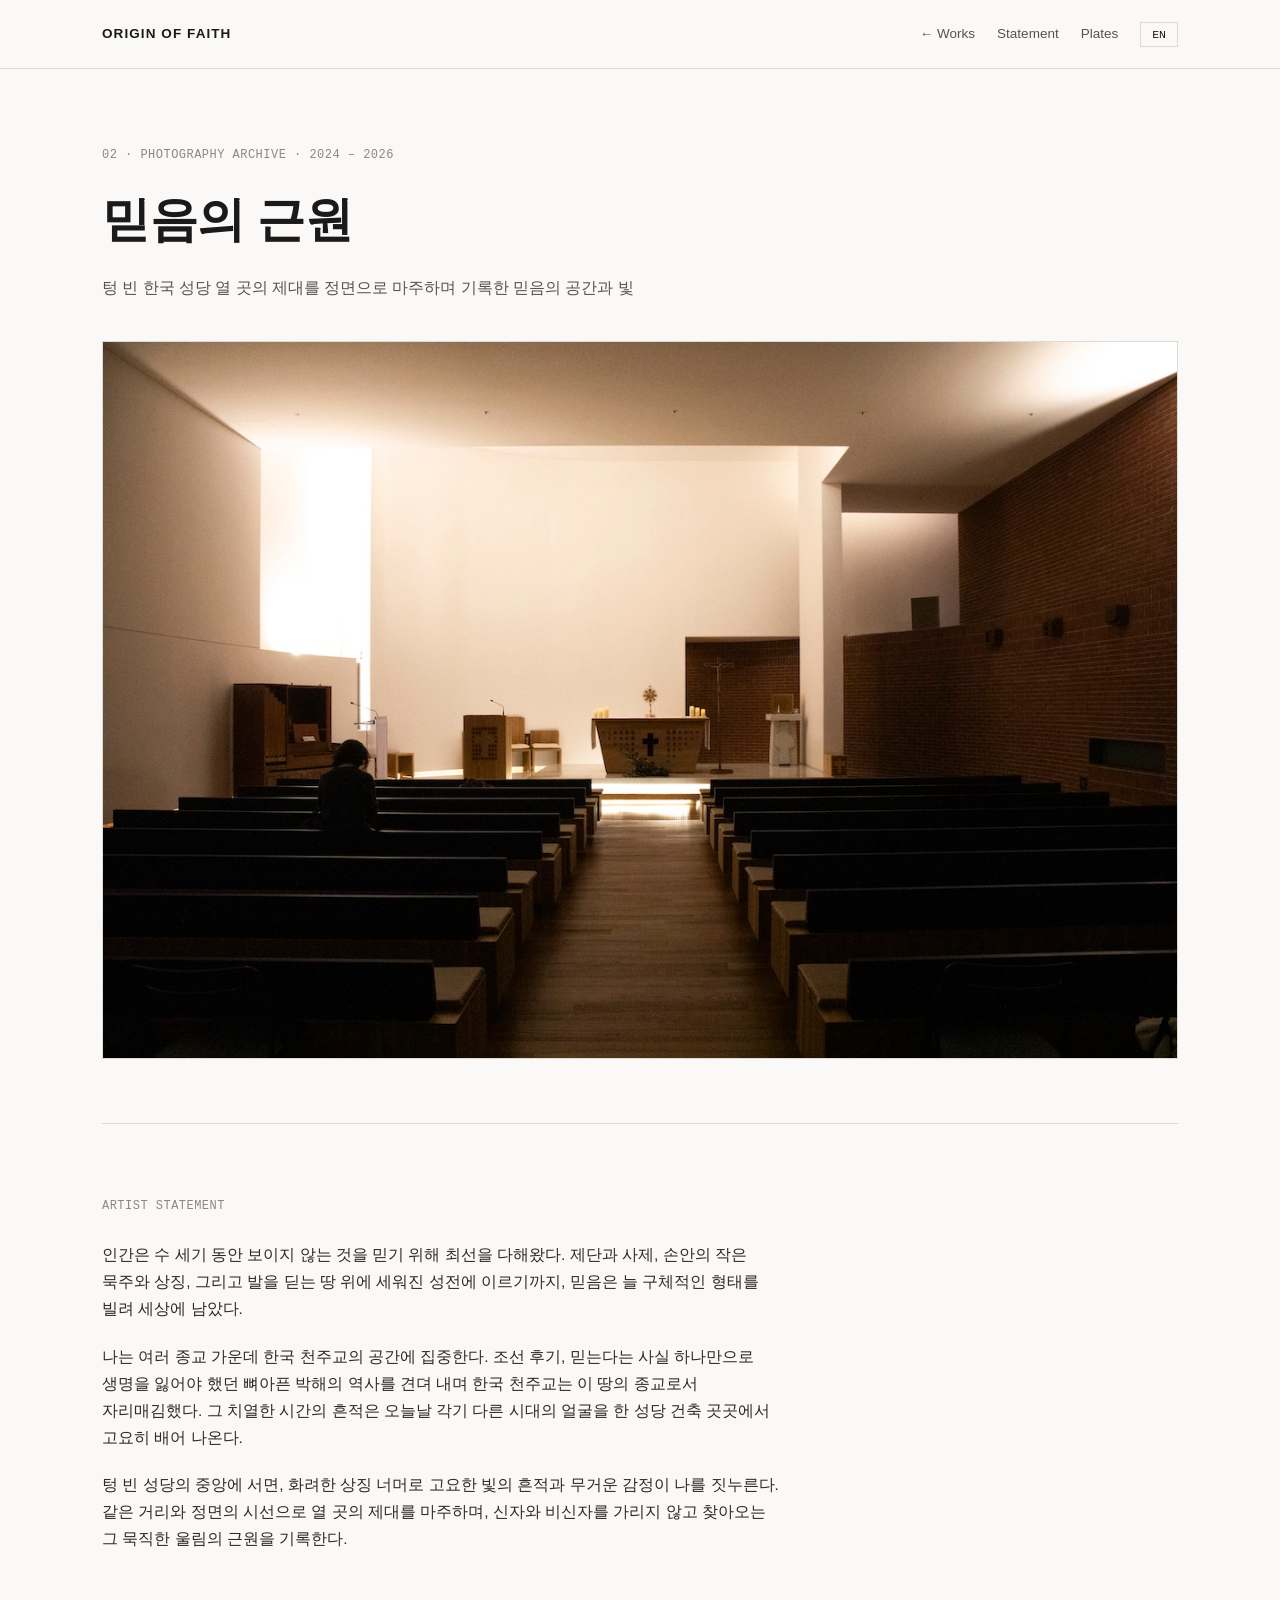
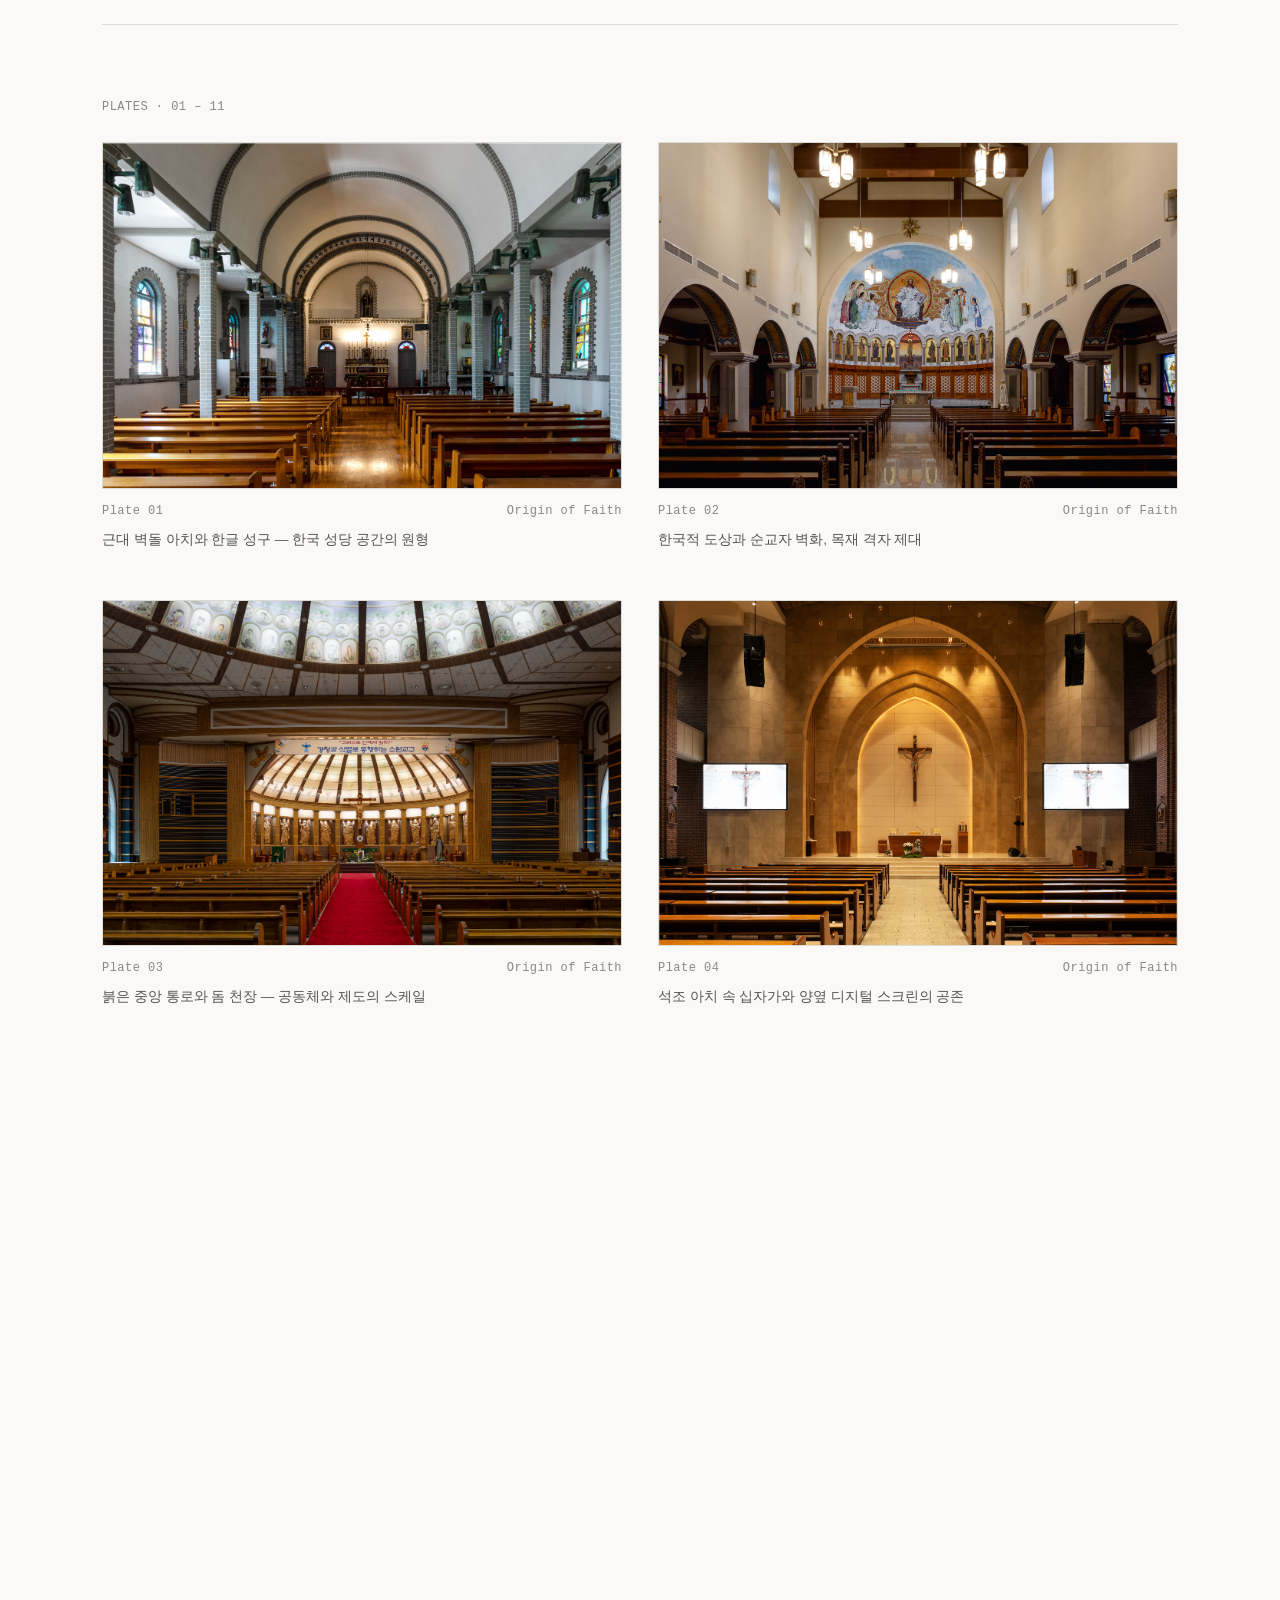
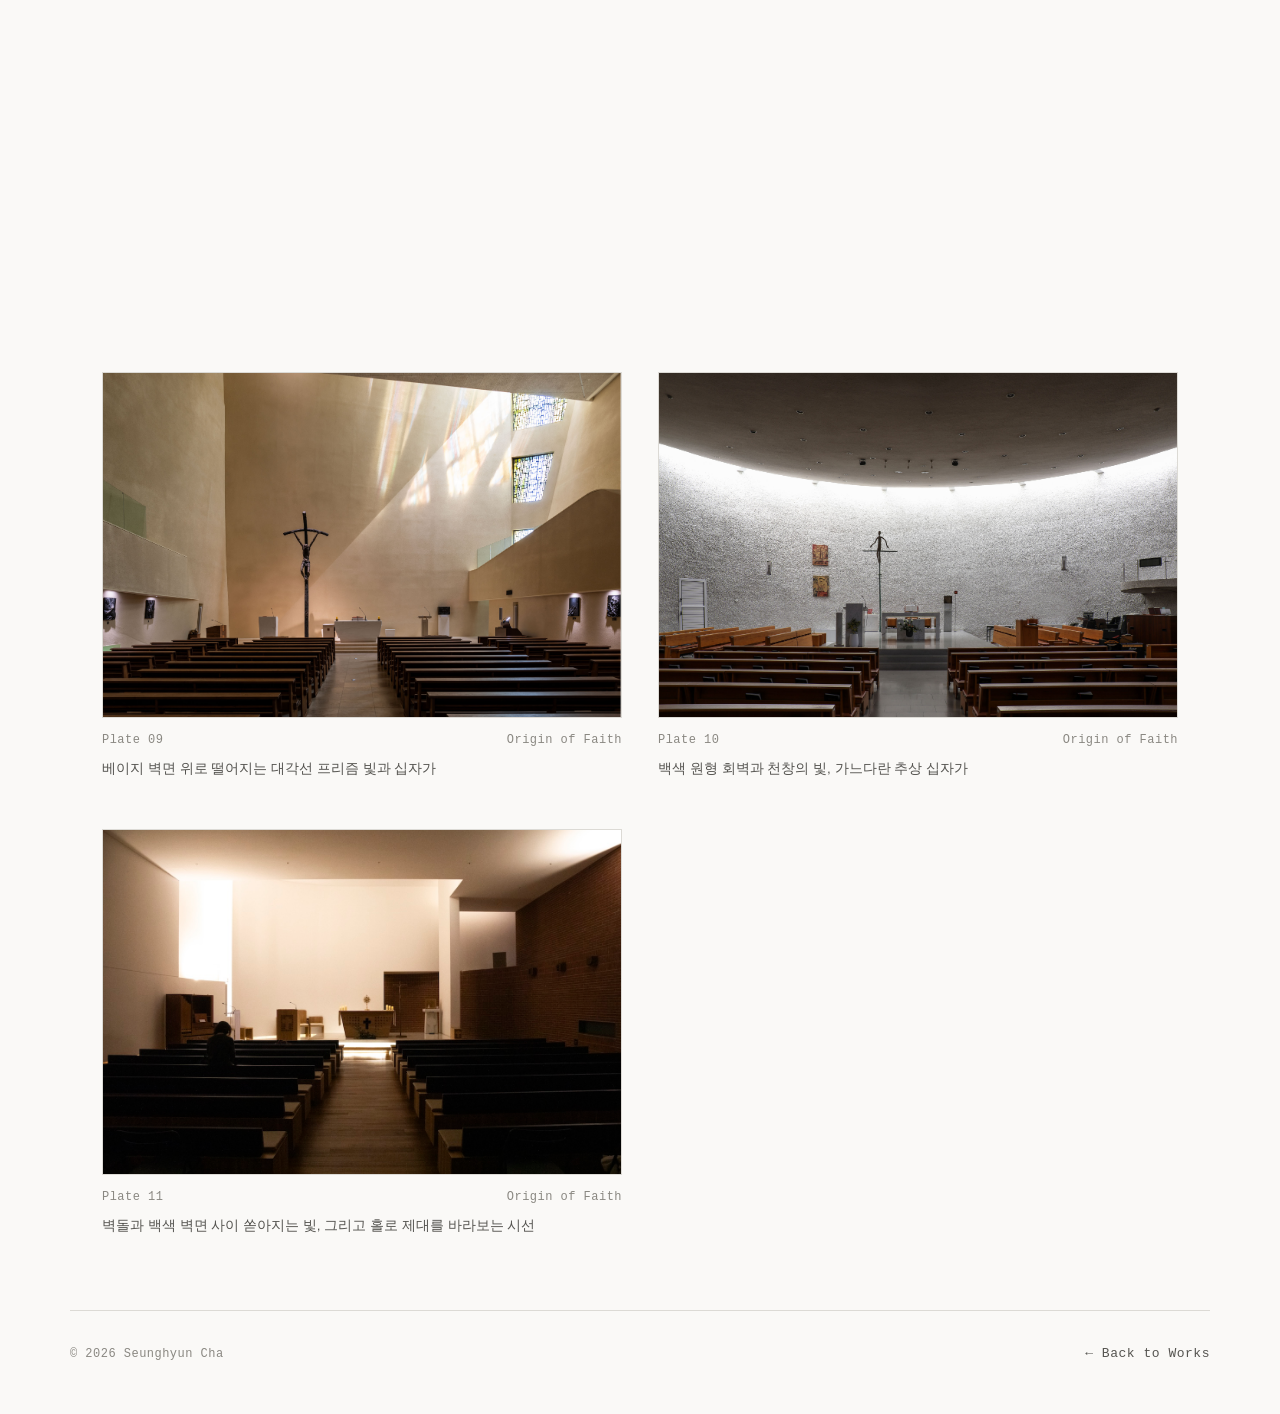
==== origin-of-faith/index.html @ babd4294 "Add new project" ====
<!DOCTYPE html>
<html lang="ko">
<head>
  <meta charset="UTF-8" />
  <meta name="viewport" content="width=device-width, initial-scale=1.0" />
  <title>믿음의 근원 · Origin of Faith — Seunghyun Cha</title>
  <style>
    :root {
      --bg: #faf9f7;
      --surface: #f1efe9;
      --ink: #1a1a1a;
      --ink-mid: #555450;
      --ink-soft: #8a8882;
      --line: #dcdad5;
    }

    * { box-sizing: border-box; margin: 0; padding: 0; }
    html { scroll-behavior: smooth; }
    body {
      background: var(--bg);
      color: var(--ink);
      font-family: -apple-system, BlinkMacSystemFont, "Apple SD Gothic Neo", "Pretendard", sans-serif;
      line-height: 1.75;
    }

    .scroll-progress {
      position: fixed;
      top: 0;
      left: 0;
      height: 2px;
      width: 0%;
      background: var(--ink);
      z-index: 60;
      transition: width 0.08s linear;
    }

    .wrap { max-width: 1140px; margin: 0 auto; padding: 0 32px; }
    .mono {
      font-family: ui-monospace, Menlo, monospace;
      font-size: 12px;
      letter-spacing: 0.04em;
      color: var(--ink-soft);
    }
    .border-top { border-top: 1px solid var(--line); }

    /* Header */
    .top-header {
      position: sticky;
      top: 0;
      z-index: 30;
      background: rgba(250, 249, 247, 0.92);
      backdrop-filter: blur(8px);
      border-bottom: 1px solid var(--line);
    }
    .header-row {
      height: 68px;
      display: flex;
      align-items: center;
      justify-content: space-between;
      gap: 16px;
    }
    .header-left { display: flex; align-items: center; gap: 20px; }
    .back-link {
      text-decoration: none;
      color: var(--ink-mid);
      font-size: 13px;
    }
    .back-link:hover { color: var(--ink); }
    .site-name {
      text-decoration: none;
      color: var(--ink);
      font-weight: 600;
      font-size: 13.5px;
      letter-spacing: 0.08em;
    }
    .top-nav { display: flex; align-items: center; gap: 22px; }
    .top-nav a {
      text-decoration: none;
      color: var(--ink-mid);
      font-size: 13.5px;
    }
    .top-nav a:hover { color: var(--ink); }
    .lang-btn {
      background: transparent;
      border: 1px solid var(--line);
      color: var(--ink);
      padding: 5px 11px;
      font-family: ui-monospace, Menlo, monospace;
      font-size: 11.5px;
      cursor: pointer;
      transition: background 0.2s ease, color 0.2s ease;
    }
    .lang-btn:hover { background: var(--ink); color: var(--bg); }

    /* Hero */
    .hero { padding: 76px 0 64px; }
    .hero h1 {
      font-size: clamp(32px, 4.5vw, 48px);
      font-weight: 600;
      margin-top: 12px;
      letter-spacing: -0.01em;
    }
    .hero-sub {
      margin-top: 12px;
      max-width: 600px;
      color: var(--ink-mid);
      font-size: 15.5px;
    }
    .hero-image {
      margin-top: 40px;
      border: 1px solid var(--line);
      background: var(--surface);
      overflow: hidden;
    }
    .hero-image img {
      width: 100%;
      display: block;
      aspect-ratio: 3 / 2;
      object-fit: cover;
    }

    /* Sections */
    .section { padding: 72px 0; }
    .section-eyebrow { margin-bottom: 24px; }

    /* Statement */
    .statement-body {
      max-width: 680px;
      display: flex;
      flex-direction: column;
      gap: 20px;
      font-size: 15.5px;
      color: #2b2a28;
      word-break: keep-all;
    }

    /* Gallery */
    .gallery-grid {
      display: grid;
      grid-template-columns: repeat(2, 1fr);
      gap: 48px 36px;
    }
    .plate-card { cursor: pointer; }
    .plate-thumb-wrap {
      aspect-ratio: 3 / 2;
      overflow: hidden;
      background: var(--surface);
      border: 1px solid var(--line);
    }
    .plate-thumb-wrap img {
      width: 100%;
      height: 100%;
      object-fit: cover;
      display: block;
      transition: transform 0.5s ease;
    }
    .plate-card:hover .plate-thumb-wrap img { transform: scale(1.025); }
    .plate-meta {
      display: flex;
      justify-content: space-between;
      margin-top: 12px;
    }
    .plate-desc {
      margin-top: 6px;
      font-size: 13.5px;
      color: var(--ink-mid);
    }

    /* Scroll Reveal */
    .reveal {
      opacity: 0;
      transform: translateY(18px);
      transition: opacity 0.7s ease, transform 0.7s ease;
    }
    .reveal.is-visible {
      opacity: 1;
      transform: translateY(0);
    }

    /* Lightbox */
    .lightbox {
      position: fixed;
      inset: 0;
      z-index: 100;
      background: rgba(20, 20, 19, 0.94);
      display: flex;
      align-items: center;
      justify-content: center;
      padding: 40px 72px;
      opacity: 0;
      visibility: hidden;
      transition: opacity 0.3s ease, visibility 0.3s ease;
    }
    .lightbox.open { opacity: 1; visibility: visible; }
    .lb-content {
      max-width: 1080px;
      width: 100%;
      text-align: center;
      transform: translateY(10px);
      transition: transform 0.35s ease;
    }
    .lightbox.open .lb-content { transform: translateY(0); }
    .lb-content img {
      max-height: 78vh;
      max-width: 100%;
      object-fit: contain;
      display: block;
      margin: 0 auto;
    }
    .lb-caption {
      margin-top: 16px;
      color: #e6e4de;
      font-size: 13.5px;
    }
    .lb-plate {
      color: #a8a69f;
      margin-bottom: 4px;
    }
    .lb-btn {
      position: fixed;
      background: transparent;
      border: 1px solid rgba(255, 255, 255, 0.25);
      color: #f5f4f0;
      width: 42px;
      height: 42px;
      font-size: 20px;
      cursor: pointer;
    }
    .lb-btn:hover { background: rgba(255, 255, 255, 0.12); }
    #lbClose { top: 24px; right: 24px; }
    #lbPrev { left: 24px; top: 50%; transform: translateY(-50%); }
    #lbNext { right: 24px; top: 50%; transform: translateY(-50%); }

    /* Footer */
    .site-footer {
      padding: 32px 0 48px;
      display: flex;
      justify-content: space-between;
      align-items: center;
      gap: 16px;
    }

    @media (max-width: 760px) {
      .wrap { padding: 0 20px; }
      .gallery-grid { grid-template-columns: 1fr; gap: 36px; }
      .lightbox { padding: 24px 16px; }
      #lbPrev, #lbNext { top: auto; bottom: 20px; transform: none; }
      #lbPrev { left: 20px; }
      #lbNext { right: 20px; }
    }
  </style>
</head>
<body>
  <div id="scrollProgress" class="scroll-progress"></div>

    <header class="top-header">
    <div class="wrap header-row">
      <a href="./" class="site-name">ORIGIN OF FAITH</a>
      <nav class="top-nav">
        <a href="../" class="back-link">← Works</a>
        <a href="#statement" data-i18n="navStatement">Statement</a>
        <a href="#plates" data-i18n="navPlates">Plates</a>
        <button id="langToggle" class="lang-btn" type="button">EN</button>
      </nav>
    </div>
  </header>


  <main class="wrap">
    <section class="hero">
      <p class="mono" data-i18n="eyebrow">02 · PHOTOGRAPHY ARCHIVE · 2024 – 2026</p>
      <h1 data-i18n="title">믿음의 근원</h1>
      <p class="hero-sub" data-i18n="subtitle">텅 빈 한국 성당 열 곳의 제대를 정면으로 마주하며 기록한 믿음의 공간과 빛</p>
      <div class="hero-image reveal">
        <img src="images/full/origin_11.jpg" alt="믿음의 근원 대표 사진" />
      </div>
    </section>

    <section id="statement" class="section border-top">
      <p class="mono section-eyebrow" data-i18n="statementLabel">ARTIST STATEMENT</p>
      <div id="statementContent" class="statement-body reveal"></div>
    </section>

    <section id="plates" class="section border-top">
      <p class="mono section-eyebrow" data-i18n="platesLabel">PLATES · 01 – 11</p>
      <div id="galleryGrid" class="gallery-grid"></div>
    </section>
  </main>

  <footer class="wrap site-footer border-top">
    <p class="mono">© 2026 Seunghyun Cha</p>
    <a href="../" class="back-link mono">← Back to Works</a>
  </footer>

  <!-- Lightbox -->
  <div id="lightbox" class="lightbox" aria-hidden="true">
    <button id="lbClose" class="lb-btn" type="button" aria-label="닫기">×</button>
    <button id="lbPrev" class="lb-btn" type="button" aria-label="이전">‹</button>
    <div class="lb-content">
      <img id="lbImg" src="" alt="" />
      <div class="lb-caption">
        <p id="lbPlate" class="mono lb-plate"></p>
        <p id="lbDesc"></p>
      </div>
    </div>
    <button id="lbNext" class="lb-btn" type="button" aria-label="다음">›</button>
  </div>

  <script src="app.js"></script>
</body>
</html>
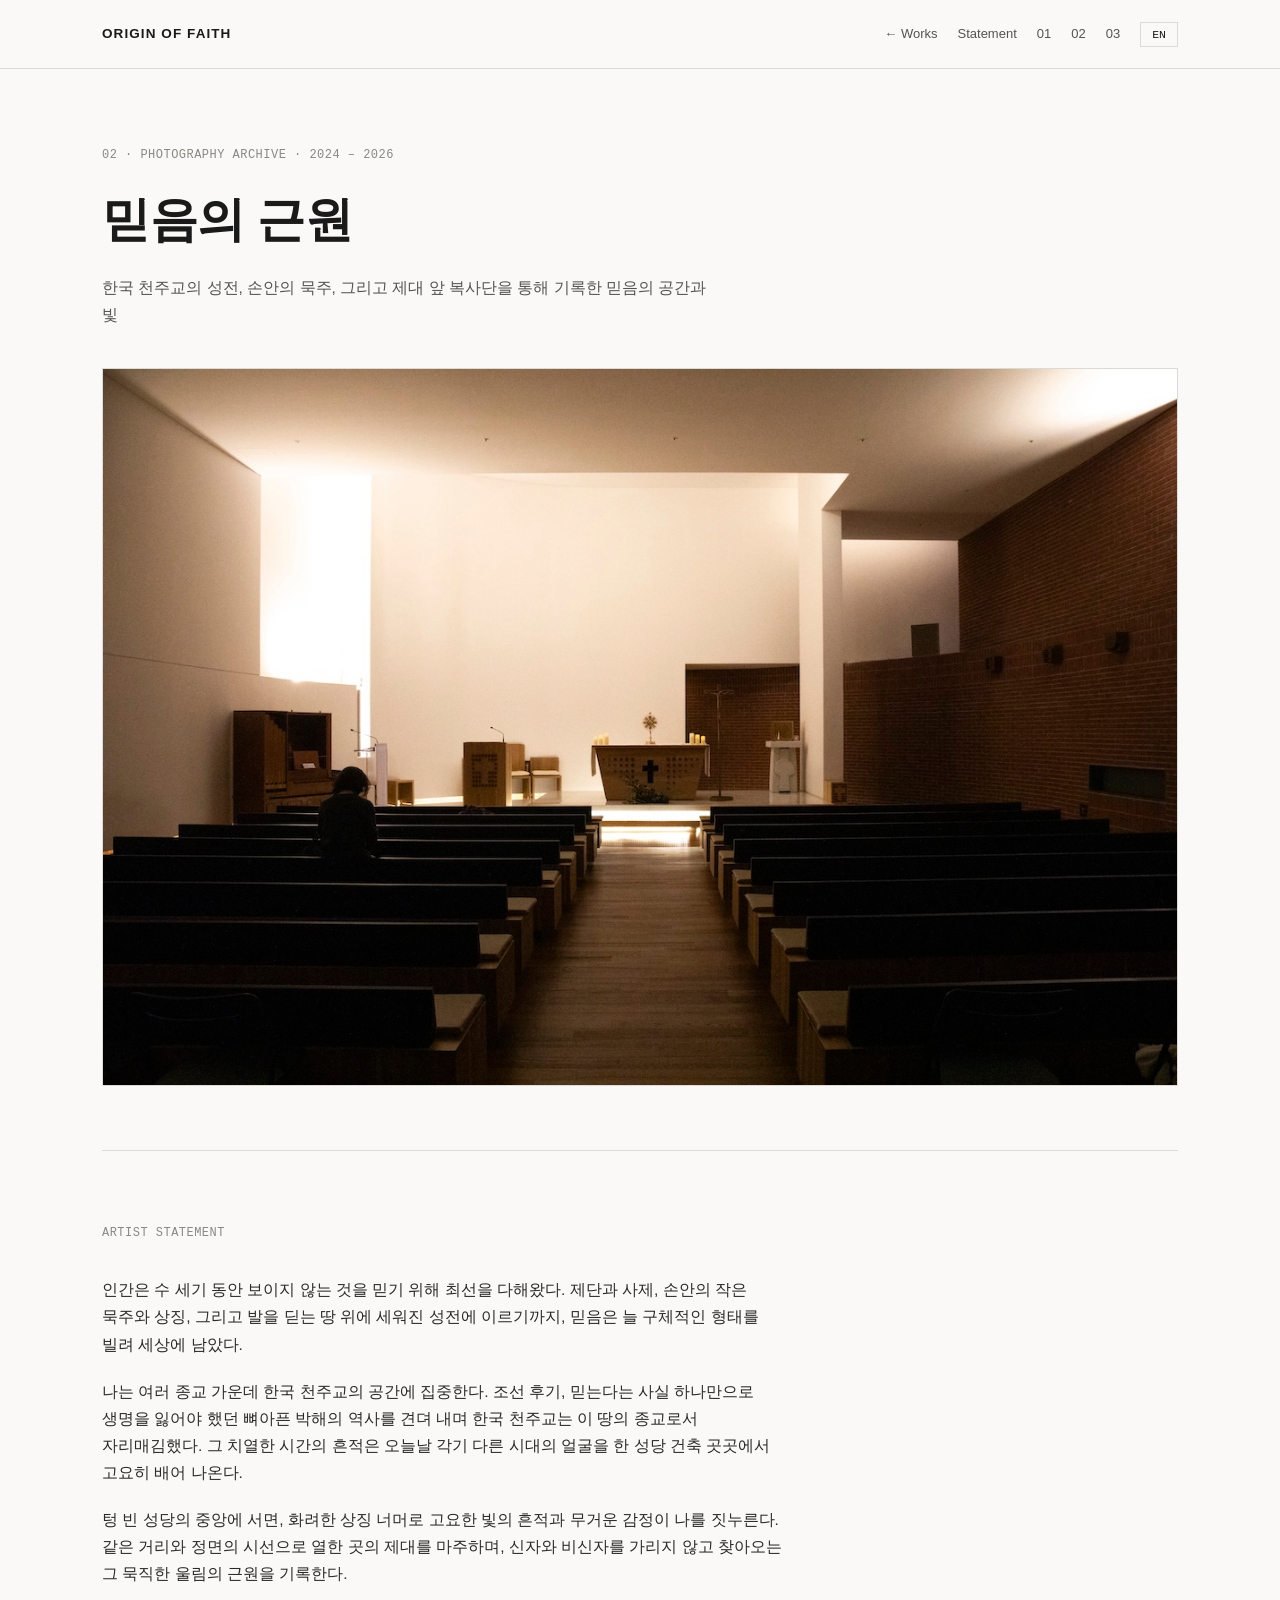
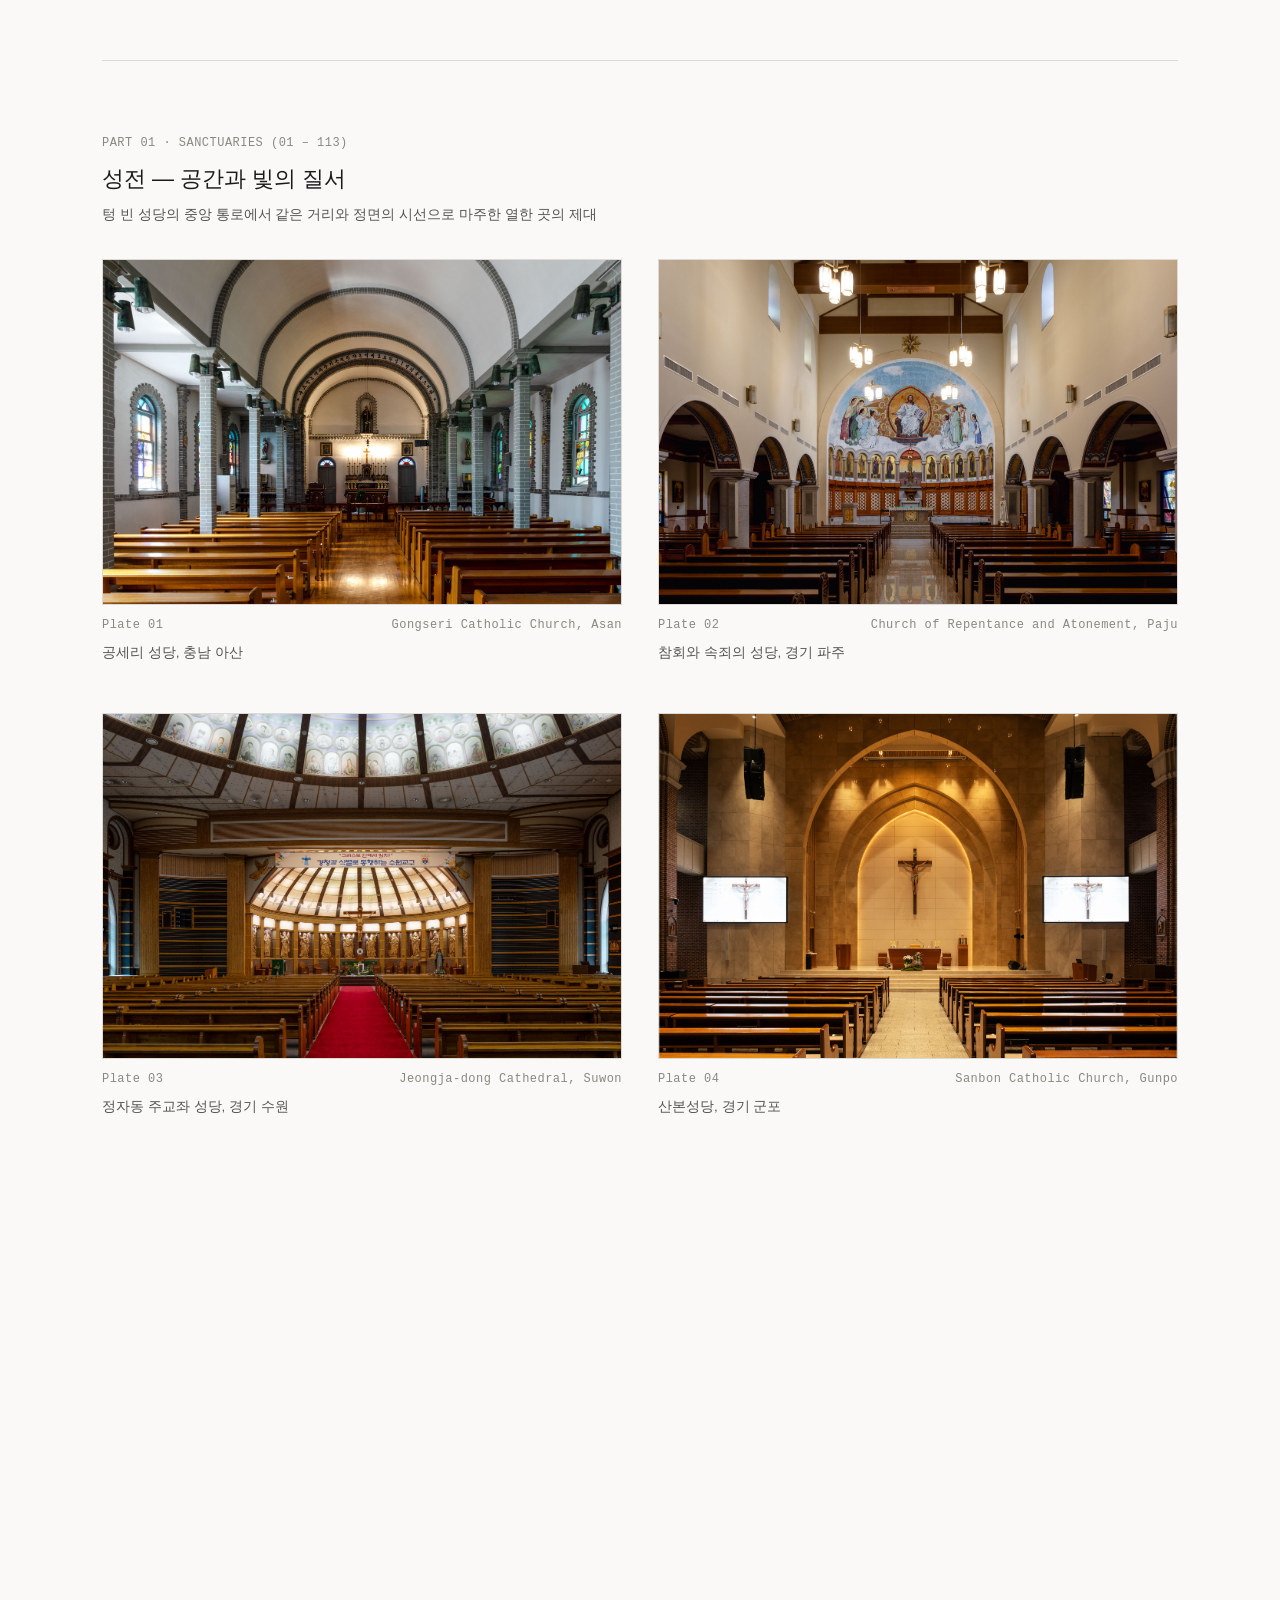
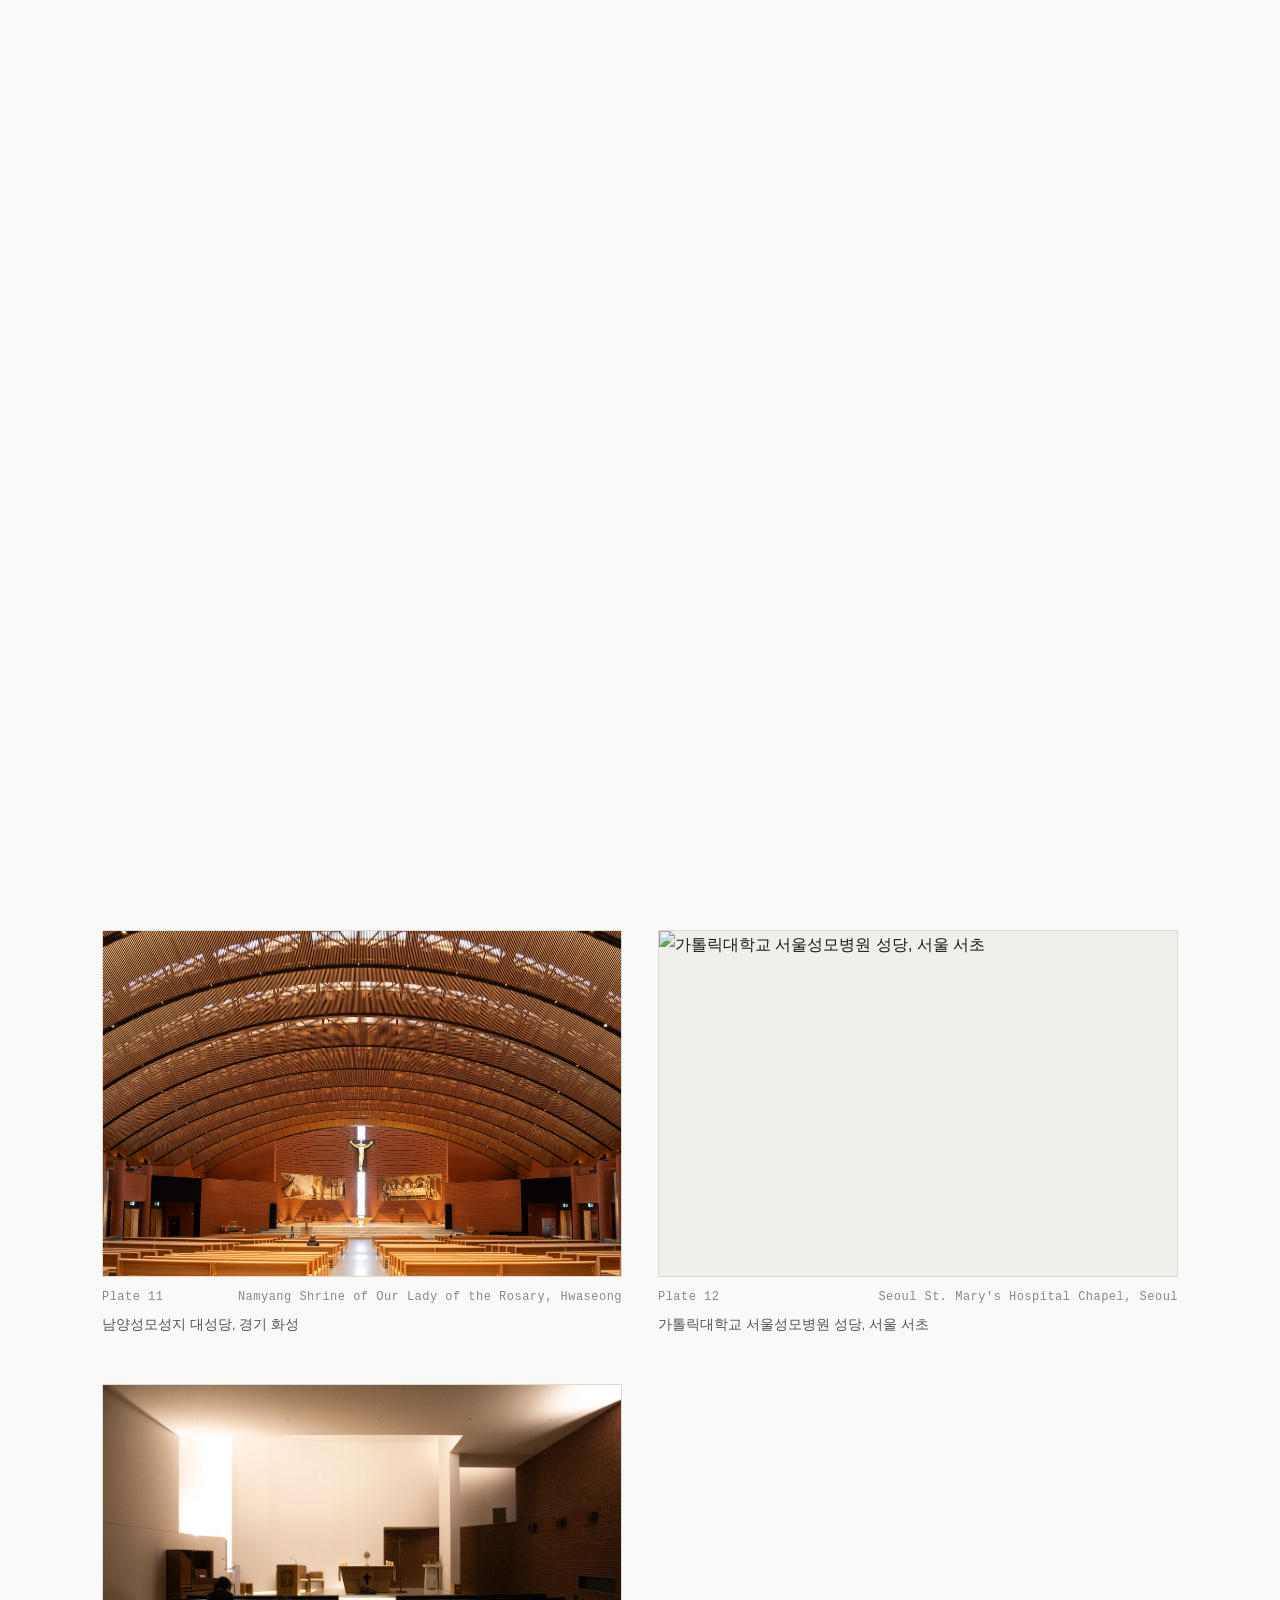
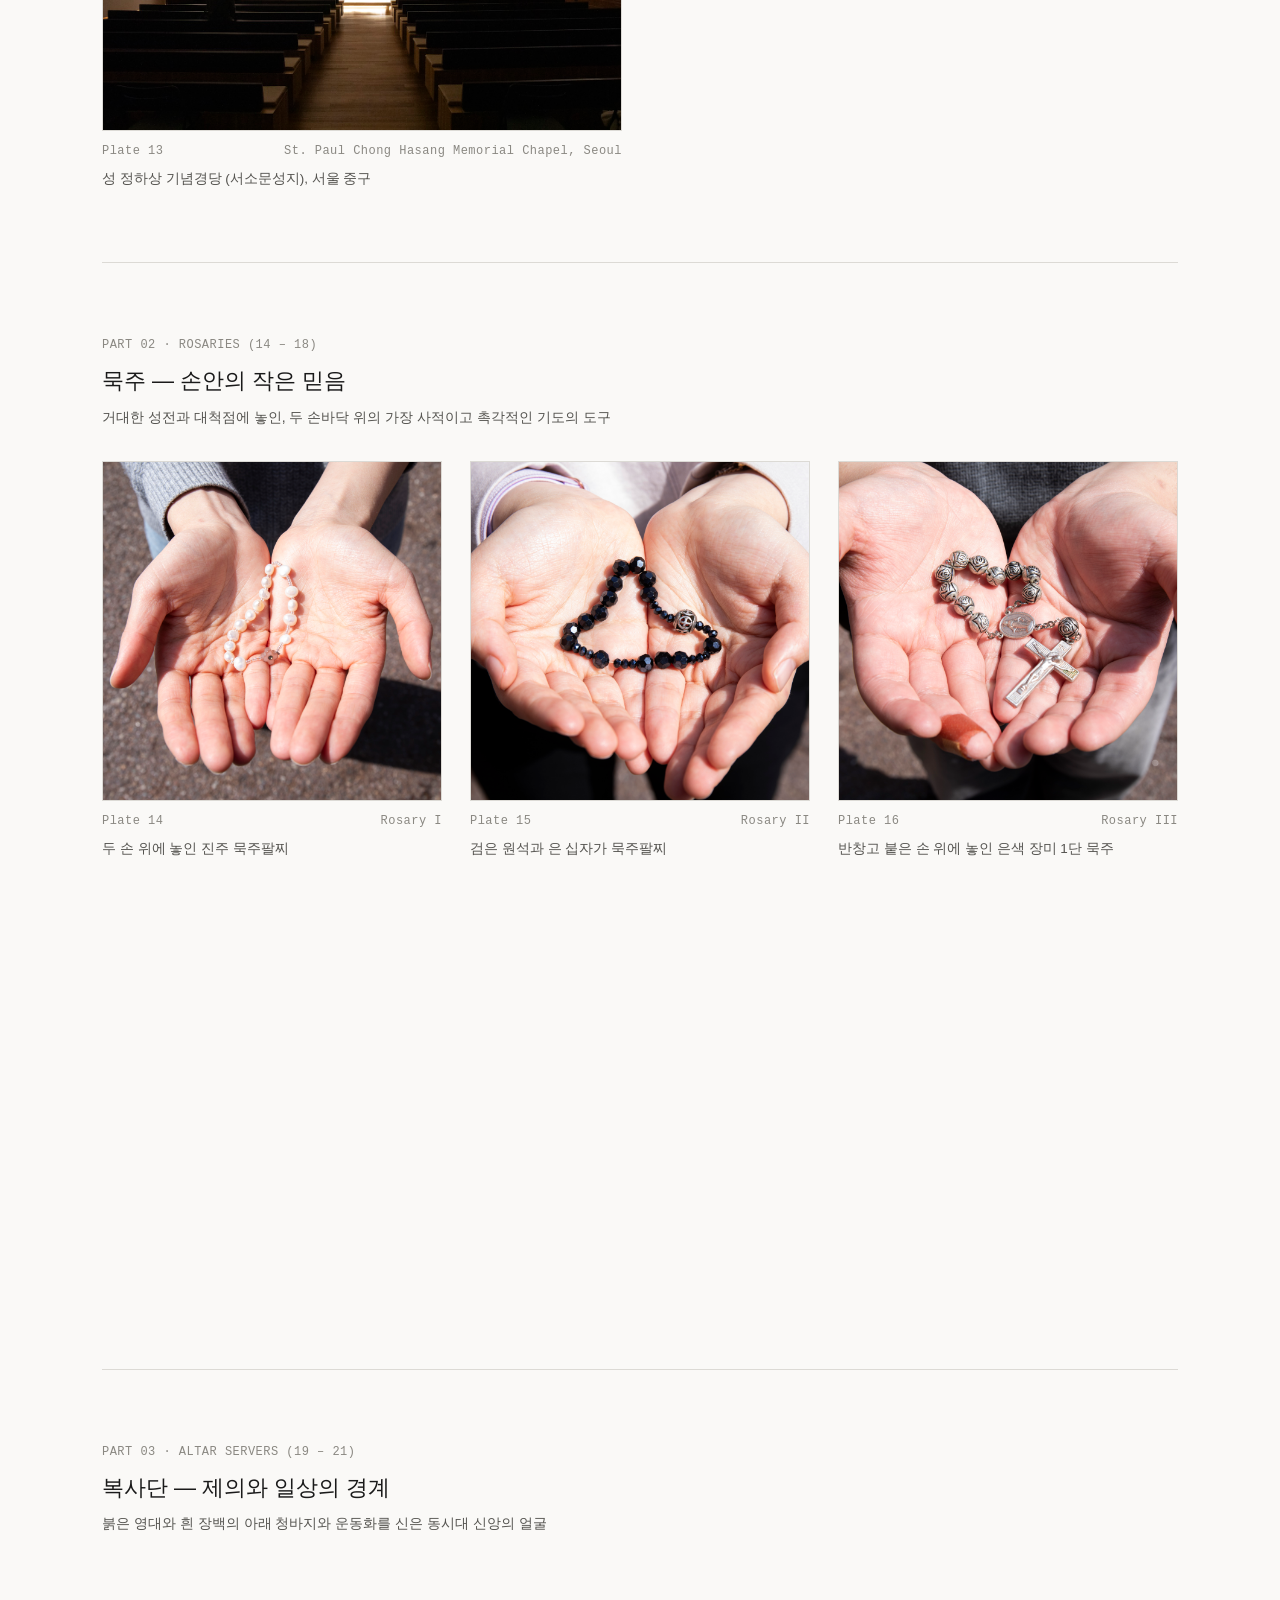
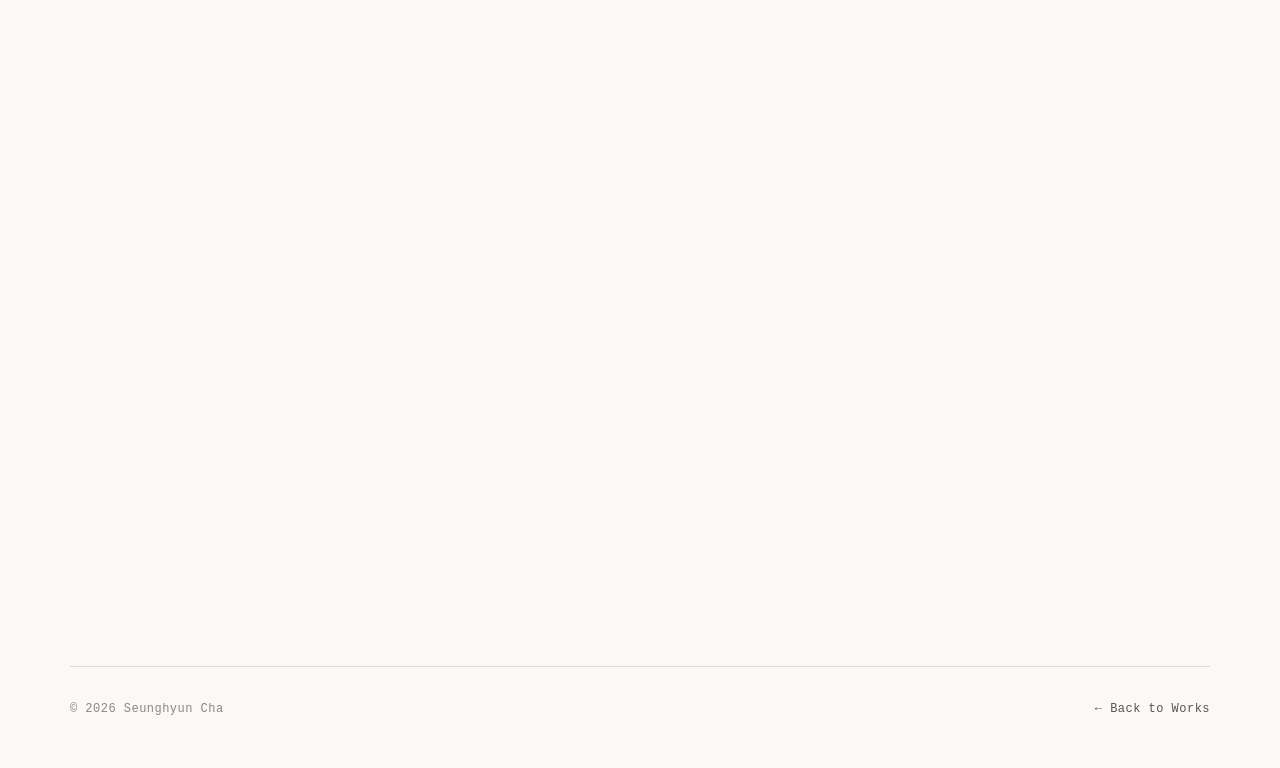
==== commit df70e3f6: "Restore project" ====
--- a/origin-of-faith/index.html
+++ b/origin-of-faith/index.html
@@ -59,13 +59,6 @@
       justify-content: space-between;
       gap: 16px;
     }
-    .header-left { display: flex; align-items: center; gap: 20px; }
-    .back-link {
-      text-decoration: none;
-      color: var(--ink-mid);
-      font-size: 13px;
-    }
-    .back-link:hover { color: var(--ink); }
     .site-name {
       text-decoration: none;
       color: var(--ink);
@@ -73,11 +66,11 @@
       font-size: 13.5px;
       letter-spacing: 0.08em;
     }
-    .top-nav { display: flex; align-items: center; gap: 22px; }
+    .top-nav { display: flex; align-items: center; gap: 20px; }
     .top-nav a {
       text-decoration: none;
       color: var(--ink-mid);
-      font-size: 13.5px;
+      font-size: 13px;
     }
     .top-nav a:hover { color: var(--ink); }
     .lang-btn {
@@ -102,7 +95,7 @@
     }
     .hero-sub {
       margin-top: 12px;
-      max-width: 600px;
+      max-width: 620px;
       color: var(--ink-mid);
       font-size: 15.5px;
     }
@@ -121,7 +114,9 @@
 
     /* Sections */
     .section { padding: 72px 0; }
-    .section-eyebrow { margin-bottom: 24px; }
+    .section-head { margin-bottom: 32px; }
+    .section-title { font-size: 22px; font-weight: 500; margin-top: 6px; }
+    .section-desc { font-size: 14px; color: var(--ink-mid); margin-top: 4px; }
 
     /* Statement */
     .statement-body {
@@ -134,19 +129,33 @@
       word-break: keep-all;
     }
 
-    /* Gallery */
-    .gallery-grid {
+    /* 3-Part Grids */
+    .grid-sanctuaries {
       display: grid;
       grid-template-columns: repeat(2, 1fr);
       gap: 48px 36px;
     }
+    .grid-rosaries {
+      display: grid;
+      grid-template-columns: repeat(3, 1fr);
+      gap: 36px 28px;
+    }
+    .grid-servers {
+      display: grid;
+      grid-template-columns: repeat(3, 1fr);
+      gap: 36px 28px;
+    }
+
     .plate-card { cursor: pointer; }
     .plate-thumb-wrap {
-      aspect-ratio: 3 / 2;
       overflow: hidden;
       background: var(--surface);
       border: 1px solid var(--line);
     }
+    .grid-sanctuaries .plate-thumb-wrap { aspect-ratio: 3 / 2; }
+    .grid-rosaries .plate-thumb-wrap { aspect-ratio: 1 / 1; }
+    .grid-servers .plate-thumb-wrap { aspect-ratio: 3 / 5; }
+
     .plate-thumb-wrap img {
       width: 100%;
       height: 100%;
@@ -158,10 +167,10 @@
     .plate-meta {
       display: flex;
       justify-content: space-between;
-      margin-top: 12px;
+      margin-top: 10px;
     }
     .plate-desc {
-      margin-top: 6px;
+      margin-top: 5px;
       font-size: 13.5px;
       color: var(--ink-mid);
     }
@@ -172,10 +181,7 @@
       transform: translateY(18px);
       transition: opacity 0.7s ease, transform 0.7s ease;
     }
-    .reveal.is-visible {
-      opacity: 1;
-      transform: translateY(0);
-    }
+    .reveal.is-visible { opacity: 1; transform: translateY(0); }
 
     /* Lightbox */
     .lightbox {
@@ -207,15 +213,8 @@
       display: block;
       margin: 0 auto;
     }
-    .lb-caption {
-      margin-top: 16px;
-      color: #e6e4de;
-      font-size: 13.5px;
-    }
-    .lb-plate {
-      color: #a8a69f;
-      margin-bottom: 4px;
-    }
+    .lb-caption { margin-top: 16px; color: #e6e4de; font-size: 13.5px; }
+    .lb-plate { color: #a8a69f; margin-bottom: 4px; }
     .lb-btn {
       position: fixed;
       background: transparent;
@@ -239,10 +238,13 @@
       align-items: center;
       gap: 16px;
     }
-
-    @media (max-width: 760px) {
+    .back-link { text-decoration: none; color: var(--ink-mid); }
+    .back-link:hover { color: var(--ink); }
+
+    @media (max-width: 820px) {
       .wrap { padding: 0 20px; }
-      .gallery-grid { grid-template-columns: 1fr; gap: 36px; }
+      .grid-sanctuaries, .grid-rosaries, .grid-servers { grid-template-columns: 1fr; gap: 36px; }
+      .top-nav a.hide-mobile { display: none; }
       .lightbox { padding: 24px 16px; }
       #lbPrev, #lbNext { top: auto; bottom: 20px; transform: none; }
       #lbPrev { left: 20px; }
@@ -253,37 +255,62 @@
 <body>
   <div id="scrollProgress" class="scroll-progress"></div>
 
-    <header class="top-header">
+  <header class="top-header">
     <div class="wrap header-row">
       <a href="./" class="site-name">ORIGIN OF FAITH</a>
       <nav class="top-nav">
-        <a href="../" class="back-link">← Works</a>
-        <a href="#statement" data-i18n="navStatement">Statement</a>
-        <a href="#plates" data-i18n="navPlates">Plates</a>
+        <a href="../">← Works</a>
+        <a href="#statement" class="hide-mobile">Statement</a>
+        <a href="#sanctuaries" class="hide-mobile">01</a>
+        <a href="#rosaries" class="hide-mobile">02</a>
+        <a href="#servers" class="hide-mobile">03</a>
         <button id="langToggle" class="lang-btn" type="button">EN</button>
       </nav>
     </div>
   </header>
 
-
   <main class="wrap">
     <section class="hero">
       <p class="mono" data-i18n="eyebrow">02 · PHOTOGRAPHY ARCHIVE · 2024 – 2026</p>
       <h1 data-i18n="title">믿음의 근원</h1>
-      <p class="hero-sub" data-i18n="subtitle">텅 빈 한국 성당 열 곳의 제대를 정면으로 마주하며 기록한 믿음의 공간과 빛</p>
+      <p class="hero-sub" data-i18n="subtitle">한국 천주교의 성전, 손안의 묵주, 그리고 제대 앞 복사단을 통해 기록한 믿음의 공간과 빛</p>
       <div class="hero-image reveal">
-        <img src="images/full/origin_11.jpg" alt="믿음의 근원 대표 사진" />
+        <img src="images/full/origin_13.jpg" alt="믿음의 근원 대표 사진" />
       </div>
     </section>
 
     <section id="statement" class="section border-top">
-      <p class="mono section-eyebrow" data-i18n="statementLabel">ARTIST STATEMENT</p>
+      <div class="section-head">
+        <p class="mono">ARTIST STATEMENT</p>
+      </div>
       <div id="statementContent" class="statement-body reveal"></div>
     </section>
 
-    <section id="plates" class="section border-top">
-      <p class="mono section-eyebrow" data-i18n="platesLabel">PLATES · 01 – 11</p>
-      <div id="galleryGrid" class="gallery-grid"></div>
+    <section id="sanctuaries" class="section border-top">
+      <div class="section-head">
+        <p class="mono">PART 01 · SANCTUARIES (01 – 113)</p>
+        <h2 class="section-title" data-i18n="part1Title">성전 — 공간과 빛의 질서</h2>
+        <p class="section-desc" data-i18n="part1Desc">텅 빈 성당의 중앙 통로에서 같은 거리와 정면의 시선으로 마주한 열한 곳의 제대</p>
+      </div>
+      <div id="gridSanctuaries" class="grid-sanctuaries"></div>
+    </section>
+
+    <section id="rosaries" class="section border-top">
+      <div class="section-head">
+        <p class="mono">PART 02 · ROSARIES (14 – 18)</p>
+        <h2 class="section-title" data-i18n="part2Title">묵주 — 손안의 작은 믿음</h2>
+        <p class="section-desc" data-i18n="part2Desc">거대한 성전과 대척점에 놓인, 두 손바닥 위의 가장 사적이고 촉각적인 기도의 도구</p>
+      </div>
+      <div id="gridRosaries" class="grid-rosaries"></div>
+    </section>
+
+    <section id="servers" class="section border-top">
+      <div class="section-head">
+        <p class="mono">PART 03 · ALTAR SERVERS (19 – 21)</p>
+        <h2 class="section-title" data-i18n="part3Title">복사단 — 제의와 일상의 경계</h2>
+        <p class="section-desc" data-i18n="part3Desc">붉은 영대와 흰 장백의 아래 청바지와 운동화를 신은 동시대 신앙의 얼굴</p>
+      </div>
+      <div id="gridServers" class="grid-servers"></div>
     </section>
   </main>
 
